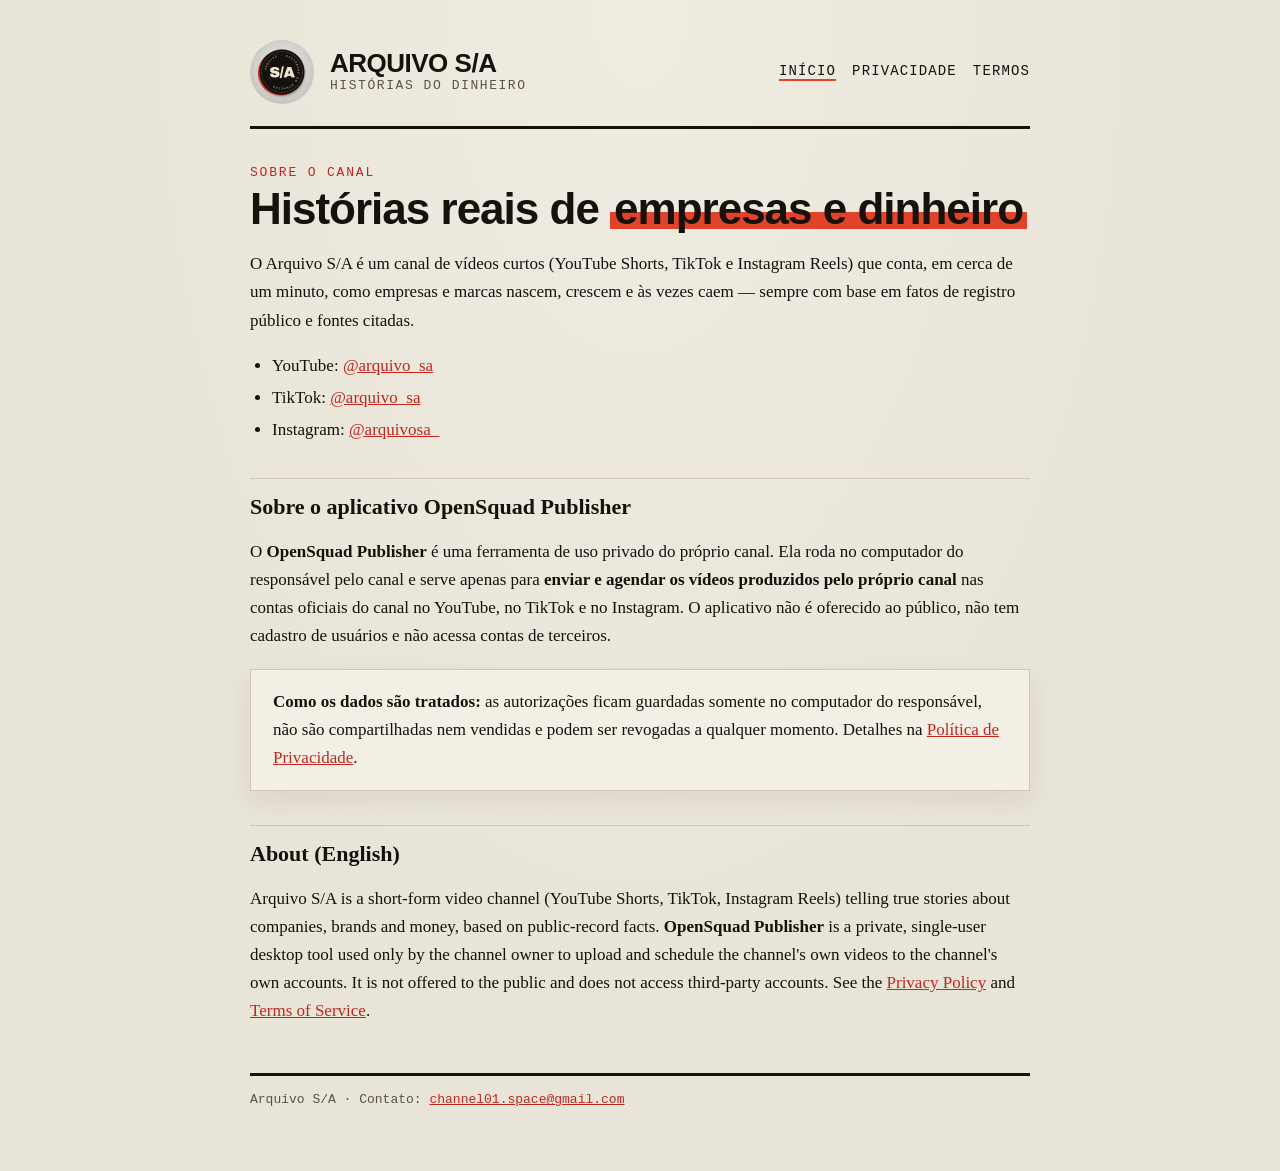
==== index.html @ 2b58e2a3 "Páginas públicas do Arquivo S/A: início, privacidade e termos Co-Authored-By: Claude Opus 5.5 <norep" ====
<!doctype html>
<html lang="pt-BR">
<head>
<meta charset="utf-8">
<meta name="viewport" content="width=device-width, initial-scale=1">
<title>Arquivo S/A — Histórias reais de empresas e dinheiro</title>
<meta name="description" content="Arquivo S/A: canal de vídeos curtos com histórias reais de empresas, marcas e dinheiro. Página do aplicativo de publicação OpenSquad Publisher.">
<link rel="icon" href="favicon.png">
<link rel="stylesheet" href="style.css">
</head>
<body>
<div class="wrap">
  <header class="top">
    <img src="logo.png" alt="Logotipo do Arquivo S/A">
    <div><div class="name">ARQUIVO S/A</div><div class="tag">Histórias do dinheiro</div></div>
    <nav><a href="./" aria-current="page">Início</a><a href="privacidade.html">Privacidade</a><a href="termos.html">Termos</a></nav>
  </header>

  <span class="kicker">Sobre o canal</span>
  <h1>Histórias reais de <mark>empresas e dinheiro</mark></h1>
  <p>O Arquivo S/A é um canal de vídeos curtos (YouTube Shorts, TikTok e Instagram Reels) que conta, em cerca de um minuto,
     como empresas e marcas nascem, crescem e às vezes caem — sempre com base em fatos de registro público e fontes citadas.</p>
  <ul>
    <li>YouTube: <a href="https://www.youtube.com/@arquivo_sa">@arquivo_sa</a></li>
    <li>TikTok: <a href="https://www.tiktok.com/@arquivo_sa">@arquivo_sa</a></li>
    <li>Instagram: <a href="https://www.instagram.com/arquivosa_">@arquivosa_</a></li>
  </ul>

  <h2>Sobre o aplicativo OpenSquad Publisher</h2>
  <p>O <strong>OpenSquad Publisher</strong> é uma ferramenta de uso privado do próprio canal. Ela roda no computador do responsável
     pelo canal e serve apenas para <strong>enviar e agendar os vídeos produzidos pelo próprio canal</strong> nas contas oficiais do
     canal no YouTube, no TikTok e no Instagram. O aplicativo não é oferecido ao público, não tem cadastro de usuários e não acessa
     contas de terceiros.</p>
  <div class="card">
    <strong>Como os dados são tratados:</strong> as autorizações ficam guardadas somente no computador do responsável, não são
    compartilhadas nem vendidas e podem ser revogadas a qualquer momento. Detalhes na <a href="privacidade.html">Política de Privacidade</a>.
  </div>

  <h2 lang="en">About (English)</h2>
  <p lang="en">Arquivo S/A is a short-form video channel (YouTube Shorts, TikTok, Instagram Reels) telling true stories about companies,
     brands and money, based on public-record facts. <strong>OpenSquad Publisher</strong> is a private, single-user desktop tool used only
     by the channel owner to upload and schedule the channel's own videos to the channel's own accounts. It is not offered to the
     public and does not access third-party accounts. See the <a href="privacidade.html#en">Privacy Policy</a> and
     <a href="termos.html#en">Terms of Service</a>.</p>

  <footer>Arquivo S/A · Contato: <a href="mailto:channel01.space@gmail.com">channel01.space@gmail.com</a></footer>
</div>
</body>
</html>
---- style.css ----
:root{--paper:#e9e4d8;--paper-2:#f4efe4;--ink:#16110d;--muted:#5b5348;--red:#c0271f;--marker:#e04329;--line:#cfc6b4}
*{box-sizing:border-box}
html{background:var(--paper)}
body{margin:0;color:var(--ink);font:17px/1.65 Georgia,"Times New Roman",serif;
  background:var(--paper) radial-gradient(ellipse at 50% 0%,#f1ece1 0%,var(--paper) 60%);}
a{color:var(--red)}
.wrap{max-width:820px;margin:0 auto;padding:40px 20px 64px}
header.top{display:flex;align-items:center;gap:16px;padding-bottom:22px;border-bottom:3px solid var(--ink);margin-bottom:28px;flex-wrap:wrap}
header.top img{width:64px;height:64px;border-radius:50%}
header.top .name{font:900 26px/1.1 "Arial Black",Arial,sans-serif;letter-spacing:-.5px}
header.top .tag{font:13px/1.4 "Courier New",monospace;letter-spacing:.12em;color:var(--muted);text-transform:uppercase}
nav{margin-left:auto;display:flex;gap:16px;font:14px "Courier New",monospace;text-transform:uppercase;letter-spacing:.08em}
nav a{color:var(--ink);text-decoration:none;border-bottom:2px solid transparent}nav a:hover,nav a[aria-current]{border-color:var(--marker)}
h1{font:900 clamp(30px,5vw,44px)/1.1 "Arial Black",Arial,sans-serif;letter-spacing:-1px;margin:0 0 6px}
h1 mark{background:linear-gradient(transparent 58%,var(--marker) 58%,var(--marker) 92%,transparent 92%);color:inherit;padding:0 4px}
h2{font:700 22px/1.3 Georgia,serif;margin:34px 0 8px;padding-top:14px;border-top:1px solid var(--line)}
.kicker{font:13px "Courier New",monospace;letter-spacing:.14em;color:var(--red);text-transform:uppercase}
.card{background:var(--paper-2);border:1px solid var(--line);padding:18px 22px;margin:18px 0;box-shadow:0 10px 24px rgba(60,40,20,.08)}
.lang{display:inline-block;font:12px "Courier New",monospace;border:2px solid var(--ink);padding:2px 8px;margin-right:6px;text-decoration:none;color:var(--ink)}
ul{padding-left:22px}li{margin:4px 0}
footer{margin-top:48px;padding-top:16px;border-top:3px solid var(--ink);font:13px "Courier New",monospace;color:var(--muted)}
@media(max-width:600px){nav{margin-left:0;width:100%}body{font-size:16px}}
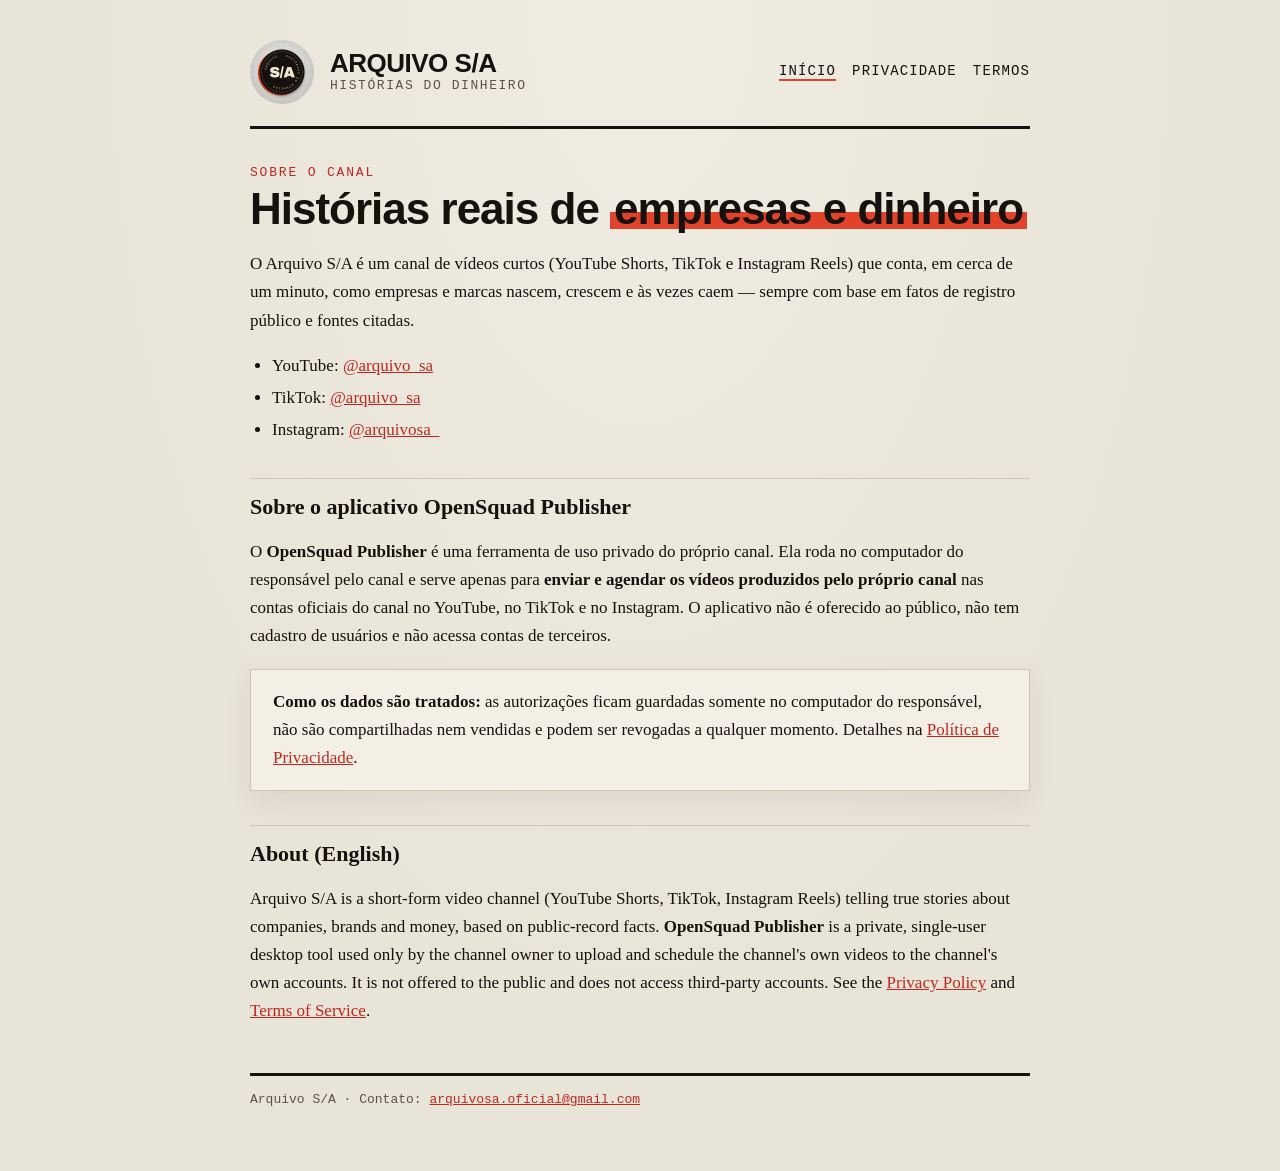
==== commit dbcc1b1d: "Contato: arquivosa.oficial@gmail.com Co-Authored-By: Claude Opus 5.5 <noreply@anthropic.com>" ====
--- a/index.html
+++ b/index.html
@@ -43,7 +43,7 @@
      public and does not access third-party accounts. See the <a href="privacidade.html#en">Privacy Policy</a> and
      <a href="termos.html#en">Terms of Service</a>.</p>
 
-  <footer>Arquivo S/A · Contato: <a href="mailto:channel01.space@gmail.com">channel01.space@gmail.com</a></footer>
+  <footer>Arquivo S/A · Contato: <a href="mailto:arquivosa.oficial@gmail.com">arquivosa.oficial@gmail.com</a></footer>
 </div>
 </body>
 </html>
